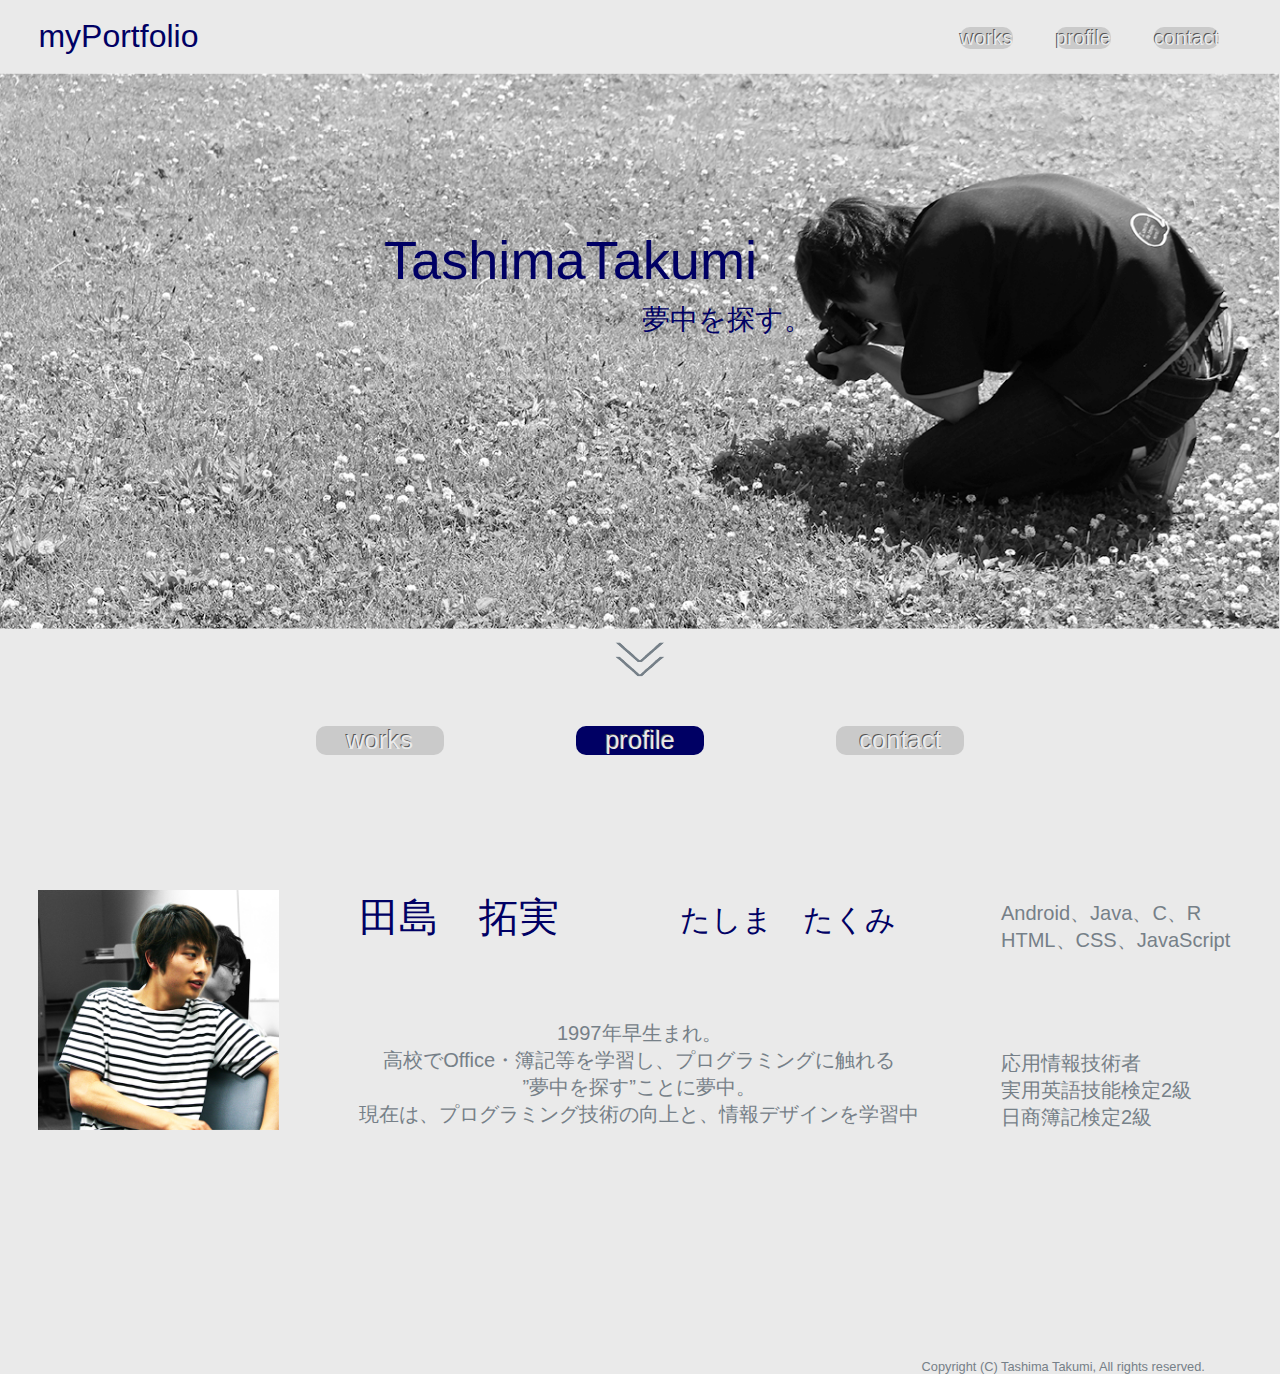
==== index.html @ c94bea6e "fixed top images" ====
<!doctype html>
<html lang="ja">
<head>
<meta charset="utf-8">
<title>TashimaTakumi</title>
<link href="css/index.css" rel="stylesheet" type="text/css">
<script type="text/javascript" src="js/scroll.js"></script>
<script type="text/javascript" src="js/tab.js"></script>
</head>

<body>
	<header>
		<div id="sitename">
			<h1>myPortfolio</h1>
		</div>
		<nav>
			<ul>
			   <li><a class="links button" onclick="disp(0)" href="#nextbutton" data-scroll>works</a></li>
			   <li><a class="links button" onclick="disp(1)" href="#nextbutton" data-scroll>profile</a></li>
			   <li><a class="links button" onclick="disp(2)" href="#nextbutton" data-scroll>contact</a></li>
			</ul>
        </nav>
	</header>
	
	<div id="mainVis">
		<img id="topimg" src="images/index/topimg.png">
		<h1 class="top" id="name">TashimaTakumi</h1>
		<h3 class="top" id="keyword">夢中を探す。</h3>
	</div>
	
	<div id="nextbutton">
		<a href="#informations" data-scroll><img src="images/index/nextbutton.png"></a>
	</div>
	
	<div id="selecter">
		<input id="b1" class="button" type="button" value="works" onclick="disp(0)">
		<input id="b2" class="button" type="button" value="profile" onclick="disp(1)">
		<input id="b3" class="button" type="button" value="contact" onclick="disp(2)">
	</div>
	
	<div id="informations">
		<div id="works">
			<div id="new_gallery">
				<table border="0">
					<tr>
						<td><img class="type1" src="images/index/b_lamp.png" onMouseOut="this.src='images/index/b_lamp.png'" onMouseOver="this.src='images/lamp.png'"></td>
						<td><img class="type2" src="images/index/b_ojisan.png" onMouseOut="this.src='images/index/b_ojisan.png'" onMouseOver="this.src='images/index/ojisan.png'"></td>
						<td><img class="type2" src="images/index/b_spot.png" onMouseOut="this.src='images/index/b_spot.png'" onMouseOver="this.src='images/index/spot.png'"></td>
						<td><img class="type1" src="images/index/b_lamp.png" onMouseOut="this.src='images/index/b_lamp.png'" onMouseOver="this.src='images/index/lamp.png'"></td>
					</tr>
					<tr>
						<td><img class="type1" src="images/index/b_lamp.png" onMouseOut="this.src='images/index/b_lamp.png'" onMouseOver="this.src='images/index/lamp.png'"></td>
						<td><img class="type2" src="images/index/b_ojisan.png" onMouseOut="this.src='images/index/b_ojisan.png'" onMouseOver="this.src='images/index/ojisan.png'"></td>
						<td><img class="type2" src="images/index/b_spot.png" onMouseOut="this.src='images/index/b_spot.png'" onMouseOver="this.src='images/index/spot.png'"></td>
						<td><img class="type1" src="images/index/b_lamp.png" onMouseOut="this.src='images/index/b_lamp.png'" onMouseOver="this.src='images/index/lamp.png'"></td>
					</tr>
				</table>
			</div>
		</div>

		<div id="profile">
			<div id="base">
				<div id="face">
					<img id="faceimg" src="images/index/face.png">
				</div>
				<div id="myname">
					<div id="kanji">
						<h1>田島　拓実</h1>
					</div>
					<div id="hiragana">
						<h2>たしま　たくみ</h2>
					</div>
					<!--
					<div id="from">
						<p>青森県立八戸商業高等学校<br>公立はこだて未来大学</p>
					</div>
					-->
				</div>
				<div id="goodat">
					<div id="programming">
						<p>Android、Java、C、R<br>HTML、CSS、JavaScript</p>
					</div>
					<div id="goods">
						<p>応用情報技術者<br>実用英語技能検定2級<br>日商簿記検定2級</p>
					</div>
				</div>


				<div id="intro">
					<p>1997年早生まれ。<br>高校でOffice・簿記等を学習し、プログラミングに触れる<br>”夢中を探す”ことに夢中。<br>現在は、プログラミング技術の向上と、情報デザインを学習中</p>
				</div>
			</div>
		</div>

		<div id="contact_form">
			<!--
			<div class="topictitle">
				<h2>contact form</h2>
			</div>
			-->
			<div id="filed">
			<h1>Coming Soon...</h1>
			<!--
				<div id="mailer">
					<form action="mailto:b1015103@fun.ac.jp" method="post">
						<div>
							<label for="name">お名前:</label>
							<input type="text" id="username" name="user_name" />
						</div>
						<div>
							<label for="mail">ご連絡先:</label>
							<input type="email" id="mail" name="user_email" />
						</div>
						<div>
							<label for="msg">内容:</label>
							<textarea id="msg" name="user_message"></textarea>
						</div>

						<div class="button">
							<button type="submit">送信</button>
						</div>
					</form>
				</div>
				-->
			</div>
		</div>
	</div>
	
	<footer id="copyright">
		<p >Copyright (C) Tashima Takumi, All rights reserved.</p>
	</footer>
	<script>
		smoothScroll.init() ;
	</script>
</body>
</html>
---- css/index.css ----
* {
	margin: 0;
	padding: 0;
}
body{
	overflow-x :hidden;
	font-family:  "YuGothic", 'Noto Sans Japanese', "Hiragino Kaku Gothic Pro", "Meiryo", "Osaka",'MS PGothic', sans-serif;
	color:#000064;
	background-color: #EAEAEA;
}

p{
	color:#768088;
}

header{
	margin:0 0 0 3vw;
	width:94vw;
	height:8vh;
}
#sitename{
	margin:0;
	margin-top:2vh;
	float:left;
	width:25vw;
}
#sitename h1{
	margin: 0;
	font-weight:lighter;
}
nav{
	float:right;
	width:calc(100vw/4);
}
.links{
	font-size:calc(100vw/3.5/18);
	text-decoration:none;
	color:#768088;
}
nav ul{
	padding: 0;
	margin-top:3vh;
}
nav li{
	padding-left:3vw;
	list-style-type:none;
	display: inline-block;
	text-align: center;
}




#mainVis{
	position: relative;
	margin:0;
}

#topimg{
	//width:100vw;
	width:100%;
	heihgt:auto;
}
.top{
	position: absolute;
	font-weight:lighter;
}
#name{
	font-size: calc(50vw/13*1.1);
	top:28%;
	left:30%;
}
#keyword{
	font-size: calc(20vw / 6 / 1.5);
	top:calc(30% + (50vw / 13) + 2%);
	left:calc(30% + (50vw / 13)*5.25);
}


#nextbutton{
	text-align: center;
	width:100%;
	//width:100vw;
	margin:1vh 0 5vh 0;
}


.topictitle{
	margin:0 0 0 3vw;
	width:94vw;
	text-align: center;
	color:#768088;
	border: solid;
	border-color: #768088;

}

.topictitle h2{
	font-weight:lighter;
	margin: 0;
}

#selecter{
	width:100vw;
	display:inherit;
	text-align: center;
}

.button{
	width:10vw;
	color:#EAEAEA;
	text-align: center;
	text-shadow:-1px -1px #555;
	background-color: #CACACA;
	border:hidden;
	border-radius: 10px;
}


.button:hover{
	background-color:#000064;
}

#selecter .button{
	font-size:2vw;
	font-weight:300;
	margin: 0 5vw;
}


#works{
	margin-top:15vh;
}
#gallery{
	margin-top:10vh;
	width:94vw;
	margin-left:3vw;
}

#new_gallery{
	width:94vw;
	margin-left:3vw;
}
#new_gallery table{
	width:100%;
}
#new_gallery table td{
	text-align:center;
	vertical-align:middle;
}
.first_pict{
	padding:0 calc(94vw/5/3/2) 0 0;
}
.middle_pict{
	padding: 0 calc(94vw/5/3/2);
}
.last_pic{
	padding:0 0 0 calc(94vw/5/3/2);
}
.type1{
	width:calc(94vw/5);
}
.type2{
	height:calc(94vw/5);
}
#gallery li{
	list-style-type:none;
	display: inline-block;
	vertical-align: middle;
	width:calc(94vw/5);
	height:calc(94vw/5);
}
#bottom{
	padding-top:calc(94vw/5/3);
}


#profile{
	margin-top: 15vh;
}

#base{
	width:94vw;
	margin-left:3vw;
	margin-top:5vh;
	position: relative;
}
#face{
	margin-right:calc(94vw/5/3);
}
#faceimg{
	width:calc(94vw/5);
}

#myname h1,h2{
	font-weight: lighter;
}
#kanji h1{
	position: absolute;
	font-size: calc(94vw / 5 / 6);
	top:0%;
	left:calc(94vw / 5 / 3 + 94vw / 5);
}

#hiragana h2{
	position:absolute;
	font-size:calc(94vw/5/8);
	top:calc(94vw / 5 / 6 - 94vw / 5 / 8);
	left:calc((94vw / 5 / 3 + 94vw / 5)*2);
}

#goodat p{
	position: absolute;
	font-size:calc(94vw/5/8/1.5);
}
#programming p{
	top:calc(94vw / 5 / 6 - 94vw / 5 / 8);
	left:calc((94vw / 5 / 3 + 94vw / 5)*3);
}

#goods p{
	top:calc(94vw/5 - (94vw/5/8/1.5)*4);
	left:calc((94vw / 5 / 3 + 94vw / 5)*3);
}

#intro p{
	text-align: center;
	position: absolute;
	font-size: calc(94vw/5/8/1.5);
	top:calc(94vw/5 - (94vw/5/8/1.5)*5.5);
	left:calc(((94vw / 5 / 3 + 94vw / 5) + ((94vw / 5 / 3 + 94vw / 5)*2)) / 3);
}




#contact_form{
	margin-top: 15vh;
}

#filed{
	margin-left:3vw;
	width:94vw;
}

#copyright{
	font-size:1vw;
	margin-left:72vw;
	margin-top: 25vh;
}
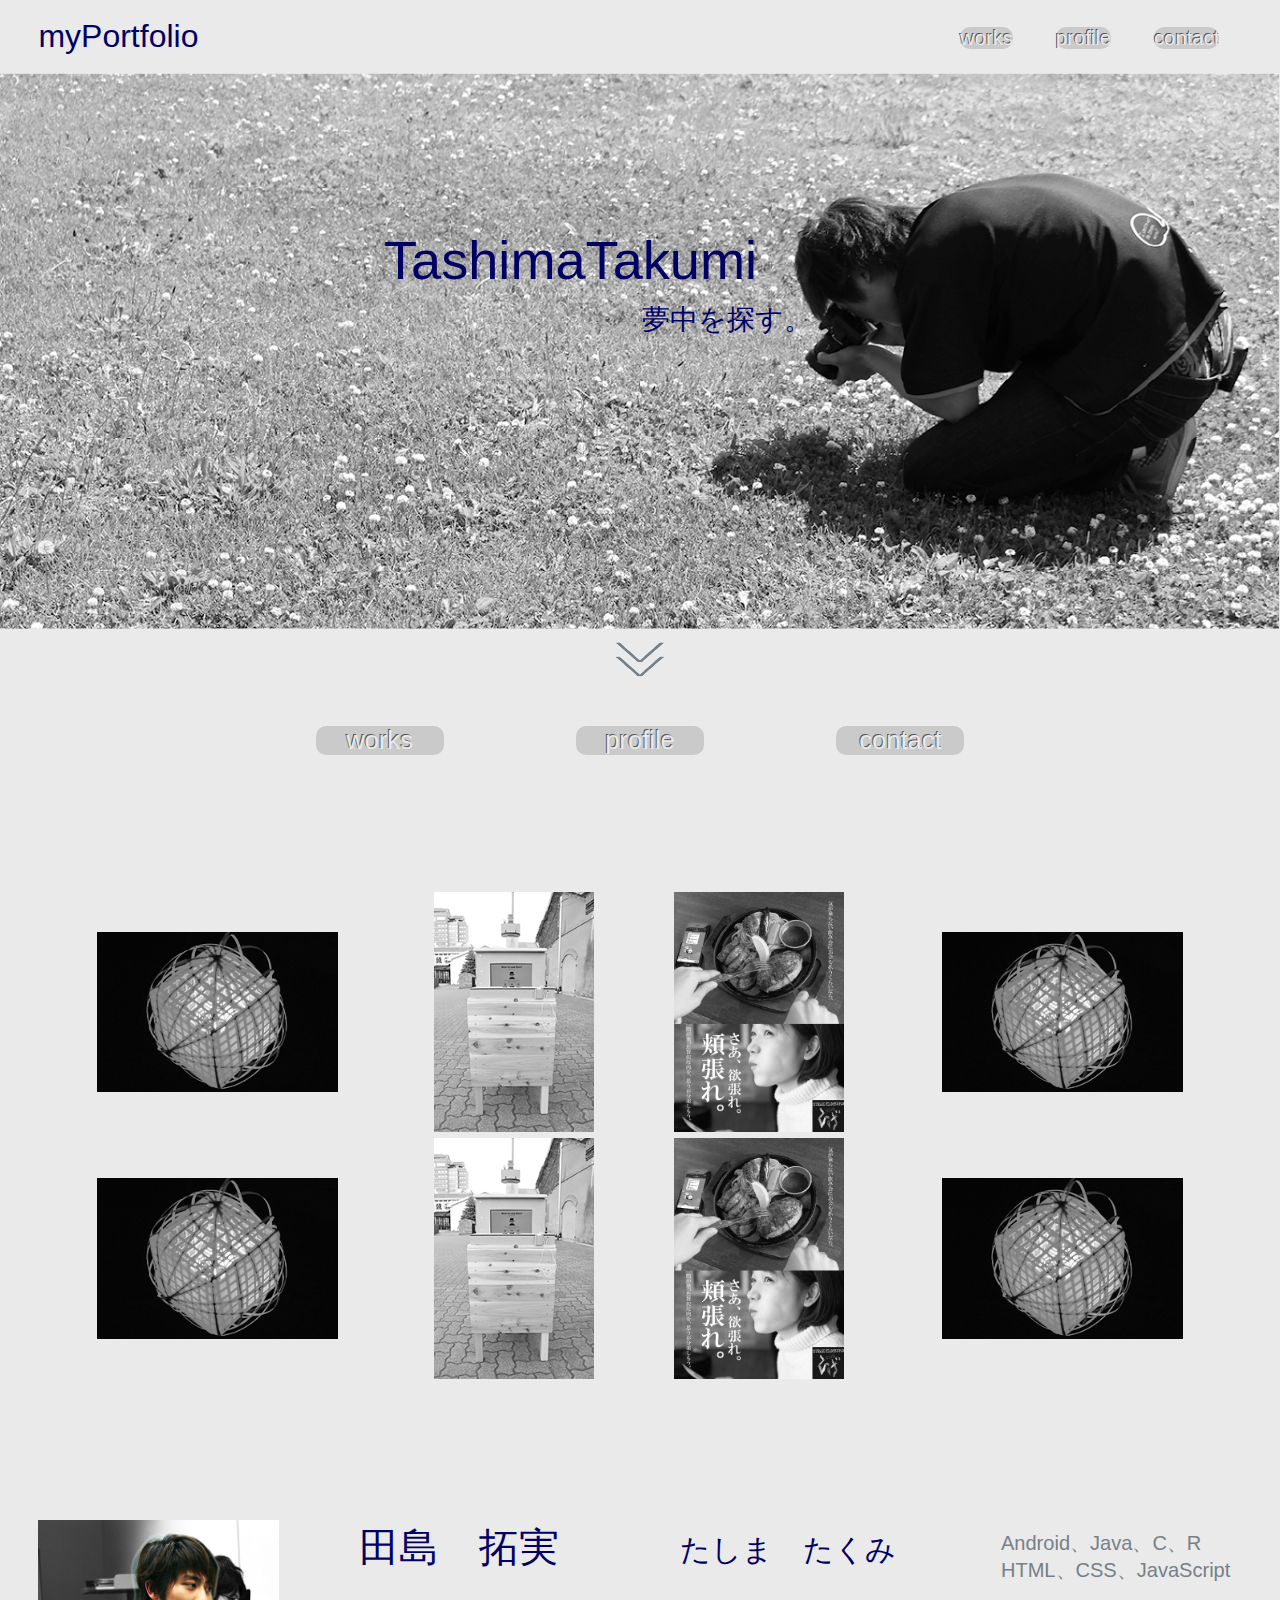
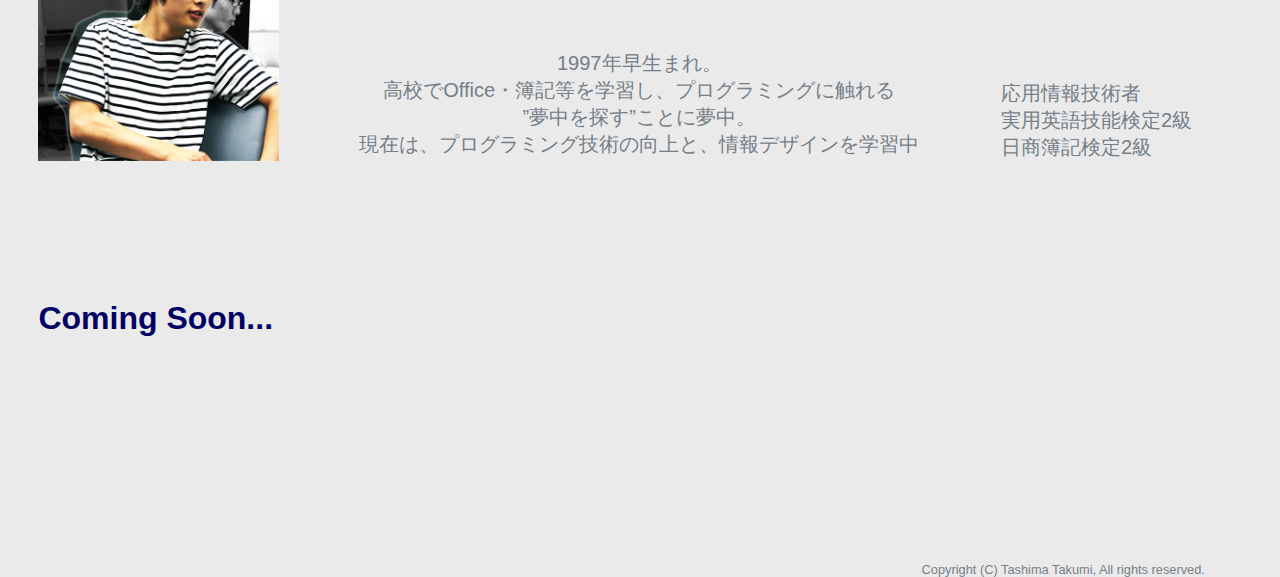
==== commit 2faa38cf: "modal_window was setting" ====
--- a/index.html
+++ b/index.html
@@ -6,6 +6,7 @@
 <link href="css/index.css" rel="stylesheet" type="text/css">
 <script type="text/javascript" src="js/scroll.js"></script>
 <script type="text/javascript" src="js/tab.js"></script>
+<script type="text/javascript" src="js/modal.js"></script>
 </head>
 
 <body>
@@ -21,41 +22,52 @@
 			</ul>
         </nav>
 	</header>
-	
+
 	<div id="mainVis">
 		<img id="topimg" src="images/index/topimg.png">
 		<h1 class="top" id="name">TashimaTakumi</h1>
 		<h3 class="top" id="keyword">夢中を探す。</h3>
 	</div>
-	
+
 	<div id="nextbutton">
 		<a href="#informations" data-scroll><img src="images/index/nextbutton.png"></a>
 	</div>
-	
+
 	<div id="selecter">
 		<input id="b1" class="button" type="button" value="works" onclick="disp(0)">
 		<input id="b2" class="button" type="button" value="profile" onclick="disp(1)">
 		<input id="b3" class="button" type="button" value="contact" onclick="disp(2)">
 	</div>
-	
+
 	<div id="informations">
 		<div id="works">
 			<div id="new_gallery">
 				<table border="0">
 					<tr>
-						<td><img class="type1" src="images/index/b_lamp.png" onMouseOut="this.src='images/index/b_lamp.png'" onMouseOver="this.src='images/lamp.png'"></td>
-						<td><img class="type2" src="images/index/b_ojisan.png" onMouseOut="this.src='images/index/b_ojisan.png'" onMouseOver="this.src='images/index/ojisan.png'"></td>
-						<td><img class="type2" src="images/index/b_spot.png" onMouseOut="this.src='images/index/b_spot.png'" onMouseOver="this.src='images/index/spot.png'"></td>
-						<td><img class="type1" src="images/index/b_lamp.png" onMouseOut="this.src='images/index/b_lamp.png'" onMouseOver="this.src='images/index/lamp.png'"></td>
+						<td><img class="type1 modal_button" src="images/index/b_lamp.png" onMouseOut="this.src='images/index/b_lamp.png'" onMouseOver="this.src='images/index/lamp.png'"></td>
+						<td><img class="type2 modal_button" src="images/index/b_ojisan.png" onMouseOut="this.src='images/index/b_ojisan.png'" onMouseOver="this.src='images/index/ojisan.png'"></td>
+						<td><img class="type2 modal_button" src="images/index/b_spot.png" onMouseOut="this.src='images/index/b_spot.png'" onMouseOver="this.src='images/index/spot.png'"></td>
+						<td><img class="type1 modal_button" src="images/index/b_lamp.png" onMouseOut="this.src='images/index/b_lamp.png'" onMouseOver="this.src='images/index/lamp.png'"></td>
 					</tr>
 					<tr>
-						<td><img class="type1" src="images/index/b_lamp.png" onMouseOut="this.src='images/index/b_lamp.png'" onMouseOver="this.src='images/index/lamp.png'"></td>
-						<td><img class="type2" src="images/index/b_ojisan.png" onMouseOut="this.src='images/index/b_ojisan.png'" onMouseOver="this.src='images/index/ojisan.png'"></td>
-						<td><img class="type2" src="images/index/b_spot.png" onMouseOut="this.src='images/index/b_spot.png'" onMouseOver="this.src='images/index/spot.png'"></td>
-						<td><img class="type1" src="images/index/b_lamp.png" onMouseOut="this.src='images/index/b_lamp.png'" onMouseOver="this.src='images/index/lamp.png'"></td>
+						<td><img class="type1 modal_button" src="images/index/b_lamp.png" onMouseOut="this.src='images/index/b_lamp.png'" onMouseOver="this.src='images/index/lamp.png'"></td>
+						<td><img class="type2 modal_button" src="images/index/b_ojisan.png" onMouseOut="this.src='images/index/b_ojisan.png'" onMouseOver="this.src='images/index/ojisan.png'"></td>
+						<td><img class="type2 modal_button" src="images/index/b_spot.png" onMouseOut="this.src='images/index/b_spot.png'" onMouseOver="this.src='images/index/spot.png'"></td>
+						<td><img class="type1 modal_button" src="images/index/b_lamp.png" onMouseOut="this.src='images/index/b_lamp.png'" onMouseOver="this.src='images/index/lamp.png'"></td>
 					</tr>
 				</table>
 			</div>
+		</div>
+
+		<div id="memorial_modal_window" class="hidden">
+			
+			<script language="JavaScript" type="text/javascript">
+				function getWidth(){
+					return window.innerWidth;
+				}
+			</script>
+				
+			<iframe src="memorial.html" frameborder="1" scrolling="auto" width="getWidth()"></iframe>
 		</div>
 
 		<div id="profile">
@@ -125,7 +137,7 @@
 			</div>
 		</div>
 	</div>
-	
+
 	<footer id="copyright">
 		<p >Copyright (C) Tashima Takumi, All rights reserved.</p>
 	</footer>
--- a/css/index.css
+++ b/css/index.css
@@ -80,7 +80,6 @@
 #nextbutton{
 	text-align: center;
 	width:100%;
-	//width:100vw;
 	margin:1vh 0 5vh 0;
 }
 
@@ -174,6 +173,21 @@
 	padding-top:calc(94vw/5/3);
 }
 
+.memorial_modal_window{
+	width:90vw;
+	height:auto;
+}
+
+.memorial_model_windows iframe{
+	width:90vw;
+	position: fixed;
+	
+}
+
+.hidden{
+	display: none;
+}
+
 
 #profile{
 	margin-top: 15vh;
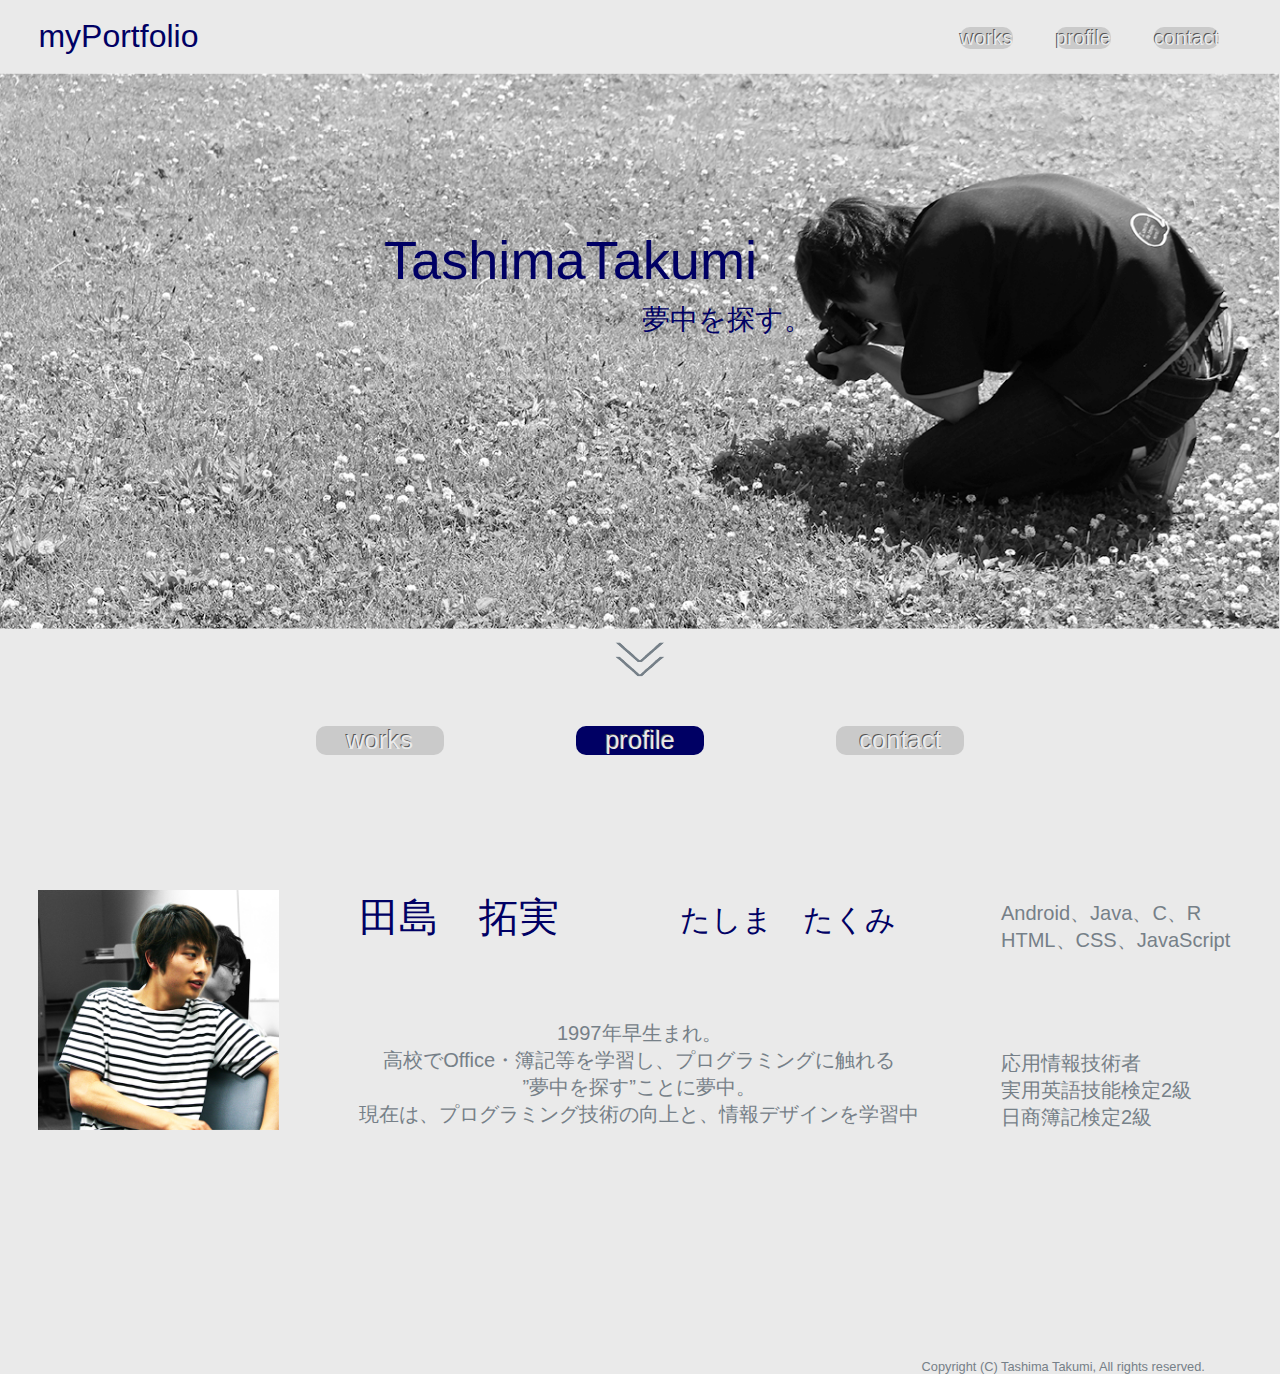
==== commit 12a26d08: "some errors fixed." ====
--- a/index.html
+++ b/index.html
@@ -4,9 +4,22 @@
 <meta charset="utf-8">
 <title>TashimaTakumi</title>
 <link href="css/index.css" rel="stylesheet" type="text/css">
-<script type="text/javascript" src="js/scroll.js"></script>
-<script type="text/javascript" src="js/tab.js"></script>
-<script type="text/javascript" src="js/modal.js"></script>
+<script type="text/javascript" src="js/index/scroll.js"></script>
+<script type="text/javascript" src="js/index/tab.js"></script>
+<script type="text/javascript" src="js/index/modal.js"></script>
+<script type="text/javascript">
+	addOnload(modal_init);
+	addOnload(tab_init);
+	
+	function addOnload(func){
+		try{
+			window.addEventListener("load",func,false);
+		}catch(e){
+			window.attachEvent("onload",func);
+		}
+	}
+	
+</script>
 </head>
 
 <body>
@@ -59,15 +72,9 @@
 			</div>
 		</div>
 
-		<div id="memorial_modal_window" class="hidden">
-			
-			<script language="JavaScript" type="text/javascript">
-				function getWidth(){
-					return window.innerWidth;
-				}
-			</script>
-				
-			<iframe src="memorial.html" frameborder="1" scrolling="auto" width="getWidth()"></iframe>
+		<div id="memorial_modal_window" class="hidden">	
+			<p class="modal_button">閉じる</p>			
+			<iframe src="memorial.html" frameborder="1" scrolling="auto" align="middle"></iframe>
 		</div>
 
 		<div id="profile">
@@ -82,11 +89,6 @@
 					<div id="hiragana">
 						<h2>たしま　たくみ</h2>
 					</div>
-					<!--
-					<div id="from">
-						<p>青森県立八戸商業高等学校<br>公立はこだて未来大学</p>
-					</div>
-					-->
 				</div>
 				<div id="goodat">
 					<div id="programming">
--- a/css/index.css
+++ b/css/index.css
@@ -57,7 +57,6 @@
 }
 
 #topimg{
-	//width:100vw;
 	width:100%;
 	heihgt:auto;
 }
@@ -173,15 +172,15 @@
 	padding-top:calc(94vw/5/3);
 }
 
-.memorial_modal_window{
-	width:90vw;
-	height:auto;
-}
-
-.memorial_model_windows iframe{
-	width:90vw;
-	position: fixed;
-	
+#memorial_modal_window{
+	width:95vw;
+	margin: 0 auto;
+}
+
+iframe{
+	margin:0 auto;
+	width:95vw;
+	height:100vh;
 }
 
 .hidden{
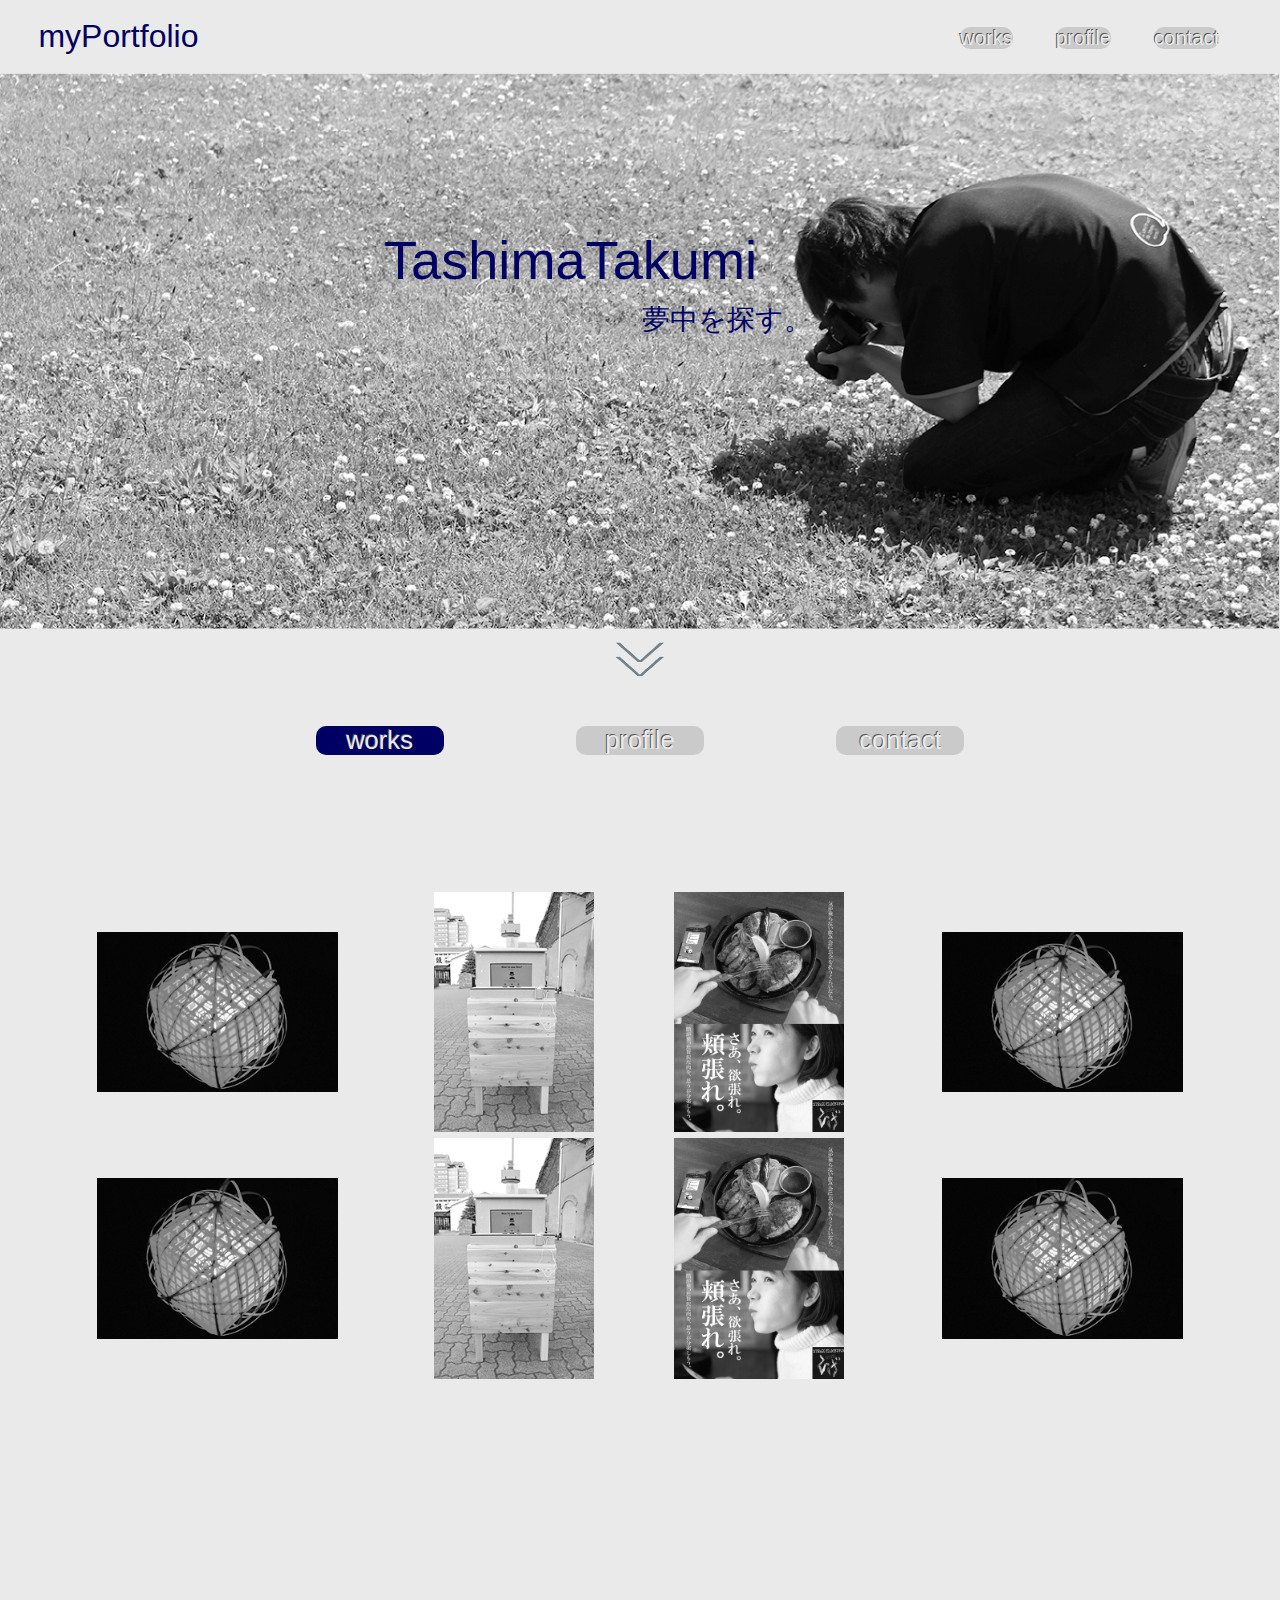
==== commit a4afef29: "change stylesheet to SCSS" ====
--- a/index.html
+++ b/index.html
@@ -129,7 +129,6 @@
 							<label for="msg">内容:</label>
 							<textarea id="msg" name="user_message"></textarea>
 						</div>
-
 						<div class="button">
 							<button type="submit">送信</button>
 						</div>
@@ -147,4 +146,4 @@
 		smoothScroll.init() ;
 	</script>
 </body>
-</html>
+</html>--- a/css/index.css
+++ b/css/index.css
@@ -1,263 +1,167 @@
 * {
-	margin: 0;
-	padding: 0;
-}
-body{
-	overflow-x :hidden;
-	font-family:  "YuGothic", 'Noto Sans Japanese', "Hiragino Kaku Gothic Pro", "Meiryo", "Osaka",'MS PGothic', sans-serif;
-	color:#000064;
-	background-color: #EAEAEA;
-}
+  margin: 0;
+  padding: 0; }
 
-p{
-	color:#768088;
-}
+body {
+  overflow-x: hidden;
+  font-family: "YuGothic", 'Noto Sans Japanese', "Hiragino Kaku Gothic Pro", "Meiryo", "Osaka",'MS PGothic', sans-serif;
+  color: #000064;
+  background-color: #EAEAEA; }
+  body p {
+    color: #768088; }
+  body header {
+    margin: 0 0 0 3vw;
+    width: 94vw;
+    height: 8vh; }
+    body header #sitename {
+      margin: 0;
+      margin-top: 2vh;
+      float: left;
+      width: 25vw; }
+      body header #sitename h1 {
+        margin: 0;
+        font-weight: lighter; }
+    body header nav {
+      float: right;
+      width: calc(100vw/4); }
+      body header nav ul {
+        padding: 0;
+        margin-top: 3vh; }
+        body header nav ul li {
+          padding-left: 3vw;
+          list-style-type: none;
+          display: inline-block;
+          text-align: center; }
+  body #mainVis {
+    position: relative;
+    margin: 0; }
+    body #mainVis .top {
+      position: absolute;
+      font-weight: lighter; }
+    body #mainVis #topimg {
+      width: 100%;
+      heihgt: auto; }
+    body #mainVis #name {
+      font-size: calc(50vw/13*1.1);
+      top: 28%;
+      left: 30%; }
+    body #mainVis #keyword {
+      font-size: calc(20vw / 6 / 1.5);
+      top: calc(30% + (50vw / 13) + 2%);
+      left: calc(30% + (50vw / 13)*5.25); }
+  body #nextbutton {
+    text-align: center;
+    width: 100%;
+    margin: 1vh 0 5vh 0; }
+  body #selecter {
+    width: 100vw;
+    display: inherit;
+    text-align: center; }
+    body #selecter .button {
+      font-size: 2vw;
+      font-weight: 300;
+      margin: 0 5vw; }
+  body #works {
+    margin-top: 15vh; }
+    body #works #new_gallery {
+      width: 94vw;
+      margin-left: 3vw; }
+      body #works #new_gallery table {
+        width: 100%; }
+        body #works #new_gallery table td {
+          text-align: center;
+          vertical-align: middle; }
+          body #works #new_gallery table td .first_pict {
+            padding: 0 calc(94vw/5/3/2) 0 0; }
+          body #works #new_gallery table td .middle_pict {
+            padding: 0 calc(94vw/5/3/2); }
+          body #works #new_gallery table td .last_pic {
+            padding: 0 0 0 calc(94vw/5/3/2); }
+          body #works #new_gallery table td .type1 {
+            width: calc(94vw/5); }
+          body #works #new_gallery table td .type2 {
+            height: calc(94vw/5); }
+  body #memorial_modal_window {
+    width: 95vw;
+    margin: 0 auto; }
+    body #memorial_modal_window iframe {
+      margin: 0 auto;
+      width: 95vw;
+      height: 100vh; }
+  body #profile {
+    margin-top: 15vh; }
+    body #profile #base {
+      width: 94vw;
+      margin-left: 3vw;
+      margin-top: 5vh;
+      position: relative; }
+    body #profile #face {
+      margin-right: calc(94vw/5/3); }
+      body #profile #face #faceimg {
+        width: calc(94vw/5); }
+    body #profile #myname h1, body #profile h2 {
+      font-weight: lighter; }
+      body #profile #myname h1 #kanji h1, body #profile h2 #kanji h1 {
+        position: absolute;
+        font-size: calc(94vw / 5 / 6);
+        top: 0%;
+        left: calc(94vw / 5 / 3 + 94vw / 5); }
+      body #profile #myname h1 #hiragana h2, body #profile h2 #hiragana h2 {
+        position: absolute;
+        font-size: calc(94vw/5/8);
+        top: calc(94vw / 5 / 6 - 94vw / 5 / 8);
+        left: calc((94vw / 5 / 3 + 94vw / 5)*2); }
+    body #profile #goodat p {
+      position: absolute;
+      font-size: calc(94vw/5/8/1.5); }
+      body #profile #goodat p #programming p {
+        top: calc(94vw / 5 / 6 - 94vw / 5 / 8);
+        left: calc((94vw / 5 / 3 + 94vw / 5)*3); }
+      body #profile #goodat p #goods p {
+        top: calc(94vw/5 - (94vw/5/8/1.5)*4);
+        left: calc((94vw / 5 / 3 + 94vw / 5)*3); }
+    body #profile #intro p {
+      text-align: center;
+      position: absolute;
+      font-size: calc(94vw/5/8/1.5);
+      top: calc(94vw/5 - (94vw/5/8/1.5)*5.5);
+      left: calc(((94vw / 5 / 3 + 94vw / 5) + ((94vw / 5 / 3 + 94vw / 5)*2)) / 3); }
+  body #contact_form {
+    margin-top: 15vh; }
+  body #filed {
+    margin-left: 3vw;
+    width: 94vw; }
+  body #copyright {
+    font-size: 1vw;
+    margin-left: 72vw;
+    margin-top: 25vh; }
 
-header{
-	margin:0 0 0 3vw;
-	width:94vw;
-	height:8vh;
-}
-#sitename{
-	margin:0;
-	margin-top:2vh;
-	float:left;
-	width:25vw;
-}
-#sitename h1{
-	margin: 0;
-	font-weight:lighter;
-}
-nav{
-	float:right;
-	width:calc(100vw/4);
-}
-.links{
-	font-size:calc(100vw/3.5/18);
-	text-decoration:none;
-	color:#768088;
-}
-nav ul{
-	padding: 0;
-	margin-top:3vh;
-}
-nav li{
-	padding-left:3vw;
-	list-style-type:none;
-	display: inline-block;
-	text-align: center;
-}
+.links {
+  font-size: calc(100vw/3.5/18);
+  text-decoration: none;
+  color: #768088; }
 
+.topictitle {
+  margin: 0 0 0 3vw;
+  width: 94vw;
+  text-align: center;
+  color: #768088;
+  border: solid;
+  border-color: #768088; }
+  .topictitle h2 {
+    font-weight: lighter;
+    margin: 0; }
 
+.button {
+  width: 10vw;
+  color: #EAEAEA;
+  text-align: center;
+  text-shadow: -1px -1px #555;
+  background-color: #CACACA;
+  border: hidden;
+  border-radius: 10px; }
+  .button:hover {
+    background-color: #000064; }
 
-
-#mainVis{
-	position: relative;
-	margin:0;
-}
-
-#topimg{
-	width:100%;
-	heihgt:auto;
-}
-.top{
-	position: absolute;
-	font-weight:lighter;
-}
-#name{
-	font-size: calc(50vw/13*1.1);
-	top:28%;
-	left:30%;
-}
-#keyword{
-	font-size: calc(20vw / 6 / 1.5);
-	top:calc(30% + (50vw / 13) + 2%);
-	left:calc(30% + (50vw / 13)*5.25);
-}
-
-
-#nextbutton{
-	text-align: center;
-	width:100%;
-	margin:1vh 0 5vh 0;
-}
-
-
-.topictitle{
-	margin:0 0 0 3vw;
-	width:94vw;
-	text-align: center;
-	color:#768088;
-	border: solid;
-	border-color: #768088;
-
-}
-
-.topictitle h2{
-	font-weight:lighter;
-	margin: 0;
-}
-
-#selecter{
-	width:100vw;
-	display:inherit;
-	text-align: center;
-}
-
-.button{
-	width:10vw;
-	color:#EAEAEA;
-	text-align: center;
-	text-shadow:-1px -1px #555;
-	background-color: #CACACA;
-	border:hidden;
-	border-radius: 10px;
-}
-
-
-.button:hover{
-	background-color:#000064;
-}
-
-#selecter .button{
-	font-size:2vw;
-	font-weight:300;
-	margin: 0 5vw;
-}
-
-
-#works{
-	margin-top:15vh;
-}
-#gallery{
-	margin-top:10vh;
-	width:94vw;
-	margin-left:3vw;
-}
-
-#new_gallery{
-	width:94vw;
-	margin-left:3vw;
-}
-#new_gallery table{
-	width:100%;
-}
-#new_gallery table td{
-	text-align:center;
-	vertical-align:middle;
-}
-.first_pict{
-	padding:0 calc(94vw/5/3/2) 0 0;
-}
-.middle_pict{
-	padding: 0 calc(94vw/5/3/2);
-}
-.last_pic{
-	padding:0 0 0 calc(94vw/5/3/2);
-}
-.type1{
-	width:calc(94vw/5);
-}
-.type2{
-	height:calc(94vw/5);
-}
-#gallery li{
-	list-style-type:none;
-	display: inline-block;
-	vertical-align: middle;
-	width:calc(94vw/5);
-	height:calc(94vw/5);
-}
-#bottom{
-	padding-top:calc(94vw/5/3);
-}
-
-#memorial_modal_window{
-	width:95vw;
-	margin: 0 auto;
-}
-
-iframe{
-	margin:0 auto;
-	width:95vw;
-	height:100vh;
-}
-
-.hidden{
-	display: none;
-}
-
-
-#profile{
-	margin-top: 15vh;
-}
-
-#base{
-	width:94vw;
-	margin-left:3vw;
-	margin-top:5vh;
-	position: relative;
-}
-#face{
-	margin-right:calc(94vw/5/3);
-}
-#faceimg{
-	width:calc(94vw/5);
-}
-
-#myname h1,h2{
-	font-weight: lighter;
-}
-#kanji h1{
-	position: absolute;
-	font-size: calc(94vw / 5 / 6);
-	top:0%;
-	left:calc(94vw / 5 / 3 + 94vw / 5);
-}
-
-#hiragana h2{
-	position:absolute;
-	font-size:calc(94vw/5/8);
-	top:calc(94vw / 5 / 6 - 94vw / 5 / 8);
-	left:calc((94vw / 5 / 3 + 94vw / 5)*2);
-}
-
-#goodat p{
-	position: absolute;
-	font-size:calc(94vw/5/8/1.5);
-}
-#programming p{
-	top:calc(94vw / 5 / 6 - 94vw / 5 / 8);
-	left:calc((94vw / 5 / 3 + 94vw / 5)*3);
-}
-
-#goods p{
-	top:calc(94vw/5 - (94vw/5/8/1.5)*4);
-	left:calc((94vw / 5 / 3 + 94vw / 5)*3);
-}
-
-#intro p{
-	text-align: center;
-	position: absolute;
-	font-size: calc(94vw/5/8/1.5);
-	top:calc(94vw/5 - (94vw/5/8/1.5)*5.5);
-	left:calc(((94vw / 5 / 3 + 94vw / 5) + ((94vw / 5 / 3 + 94vw / 5)*2)) / 3);
-}
-
-
-
-
-#contact_form{
-	margin-top: 15vh;
-}
-
-#filed{
-	margin-left:3vw;
-	width:94vw;
-}
-
-#copyright{
-	font-size:1vw;
-	margin-left:72vw;
-	margin-top: 25vh;
-}
+.hidden {
+  display: none; }
